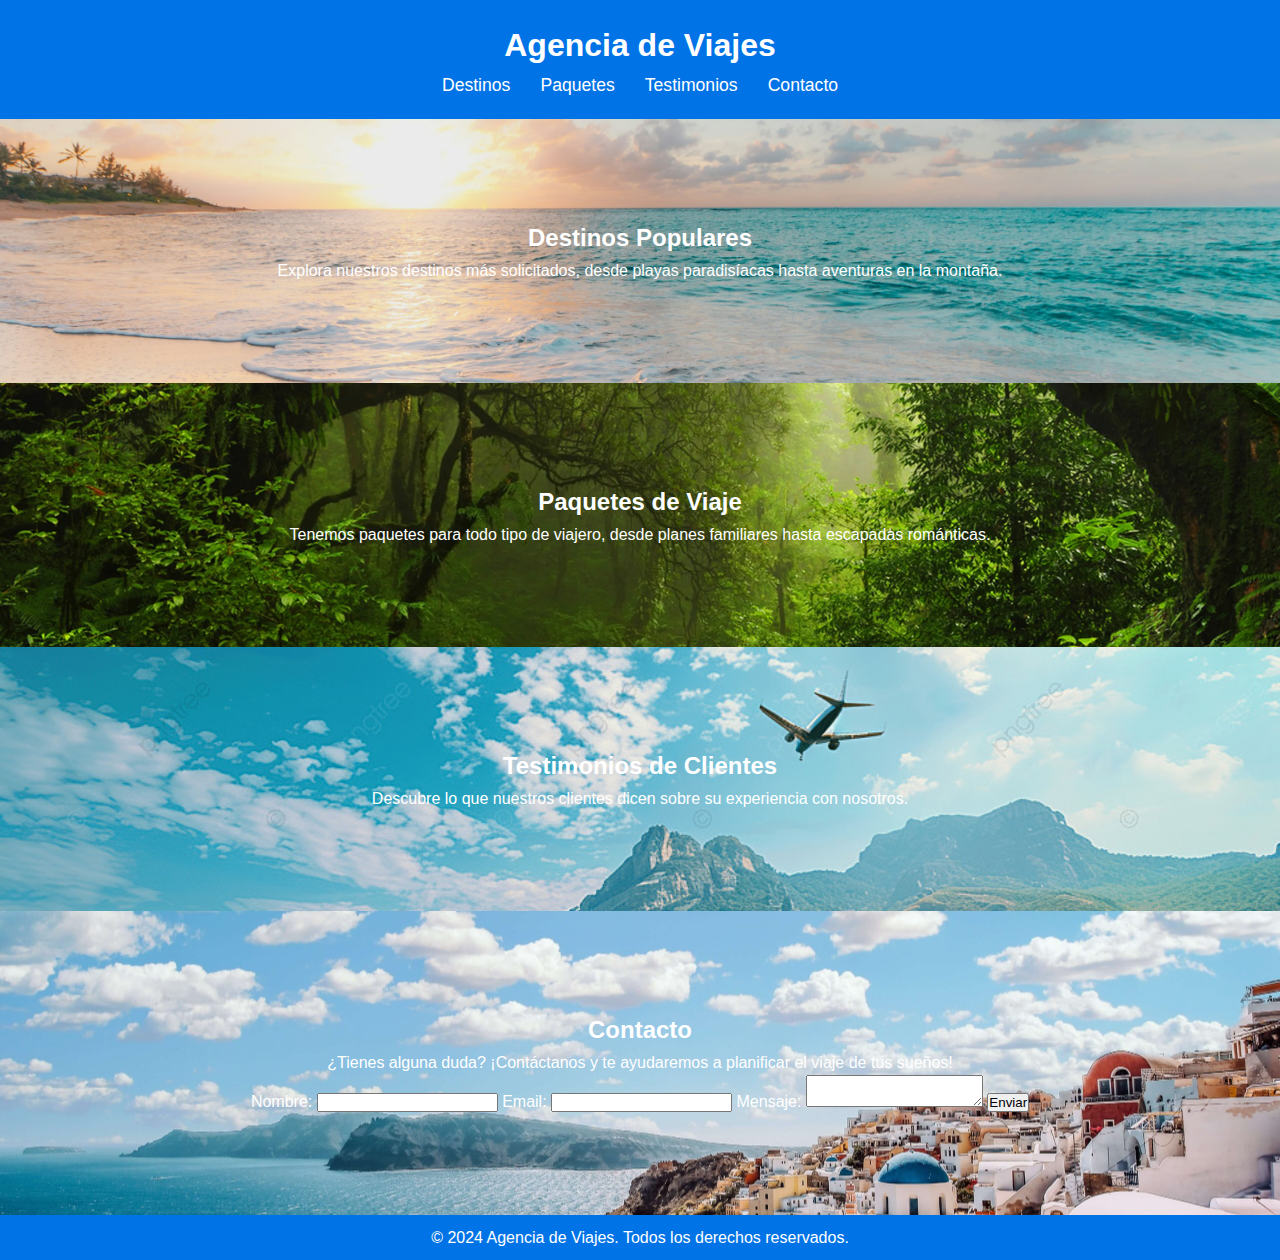
==== index.html @ 4d9b4824 "cambiando la web" ====
<!DOCTYPE html>
<html lang="es">
<head>
    <meta charset="UTF-8">
    <meta name="viewport" content="width=device-width, initial-scale=1.0">
    <title>Página de Viajes</title>
    <link rel="stylesheet" href="styles.css">
</head>
<body>
    <header>
        <h1>Agencia de Viajes</h1>
        <nav>
            <ul>
                <li><a href="#destinos">Destinos</a></li>
                <li><a href="#paquetes">Paquetes</a></li>
                <li><a href="#testimonios">Testimonios</a></li>
                <li><a href="#contacto">Contacto</a></li>
            </ul>
        </nav>
    </header>

    <main>
        <!-- Sección 1: Destinos -->
        <section id="destinos" class="seccion-con-fondo-destinos">
            <h2>Destinos Populares</h2>
            <p>Explora nuestros destinos más solicitados, desde playas paradisíacas hasta aventuras en la montaña.</p>
        </section>


        <!-- Sección 2: Paquetes -->
        <section id="paquetes" class="seccion-con-fondo-paquetes">
            <h2>Paquetes de Viaje</h2>
            <p>Tenemos paquetes para todo tipo de viajero, desde planes familiares hasta escapadas románticas.</p>
        </section>

        <!-- Sección 3: Testimonios -->
        <section id="testimonios" class="seccion-con-fondo-testimonios">
            <h2>Testimonios de Clientes</h2>
            <p>Descubre lo que nuestros clientes dicen sobre su experiencia con nosotros.</p>
        </section>

        <!-- Sección 4: Contacto -->
        <section id="contacto" class="seccion-con-fondo-contacto">
            <h2>Contacto</h2>
            <p>¿Tienes alguna duda? ¡Contáctanos y te ayudaremos a planificar el viaje de tus sueños!</p>
            <form>
                <label for="nombre">Nombre:</label>
                <input type="text" id="nombre" name="nombre" required>

                <label for="email">Email:</label>
                <input type="email" id="email" name="email" required>

                <label for="mensaje">Mensaje:</label>
                <textarea id="mensaje" name="mensaje" required></textarea>

                <button type="submit">Enviar</button>
            </form>
        </section>
    </main>

    <footer>
        <p>&copy; 2024 Agencia de Viajes. Todos los derechos reservados.</p>
    </footer>
</body>
</html>
---- styles.css ----
/* General */
* {
    margin: 0;
    padding: 0;
    box-sizing: border-box;
}

body {
    font-family: Arial, sans-serif;
    background-color: #f4f4f4;
    color: #333;
    line-height: 1.6;
}

header {
    background-color: #0073e6;
    color: white;
    text-align: center;
    padding: 20px 0;
}

header h1 {
    font-size: 2rem;
}

nav ul {
    list-style: none;
    padding: 0;
    margin: 0;
    display: flex;
    justify-content: center;
}

nav ul li {
    margin: 0 15px;
}

nav ul li a {
    color: white;
    text-decoration: none;
    font-size: 1.1rem;
}

main {
    width: 100%;
    margin: 0 auto;
}

section {
    padding: 100px 20px;
    text-align: center;
    color: white;
    background-size: cover;
    background-position: center;
}

.seccion-con-fondo-destinos {
    background-image: url('Fotos/plasha.jpg');
}

.seccion-con-fondo-paquetes {
    background-image: url('Fotos/selva2.webp');
}

.seccion-con-fondo-testimonios {
    background-image: url('Fotos/pngtree-airplane-flying-over-rocky-mountain-at-island-against-blue-sky-image_15692983.jpg');
}

.seccion-con-fondo-contacto {
    background-image: url('Fotos/grecia.jpg');
}

footer {
    background-color: #0073e6;
    color: white;
    text-align: center;
    padding: 10px 0;
}
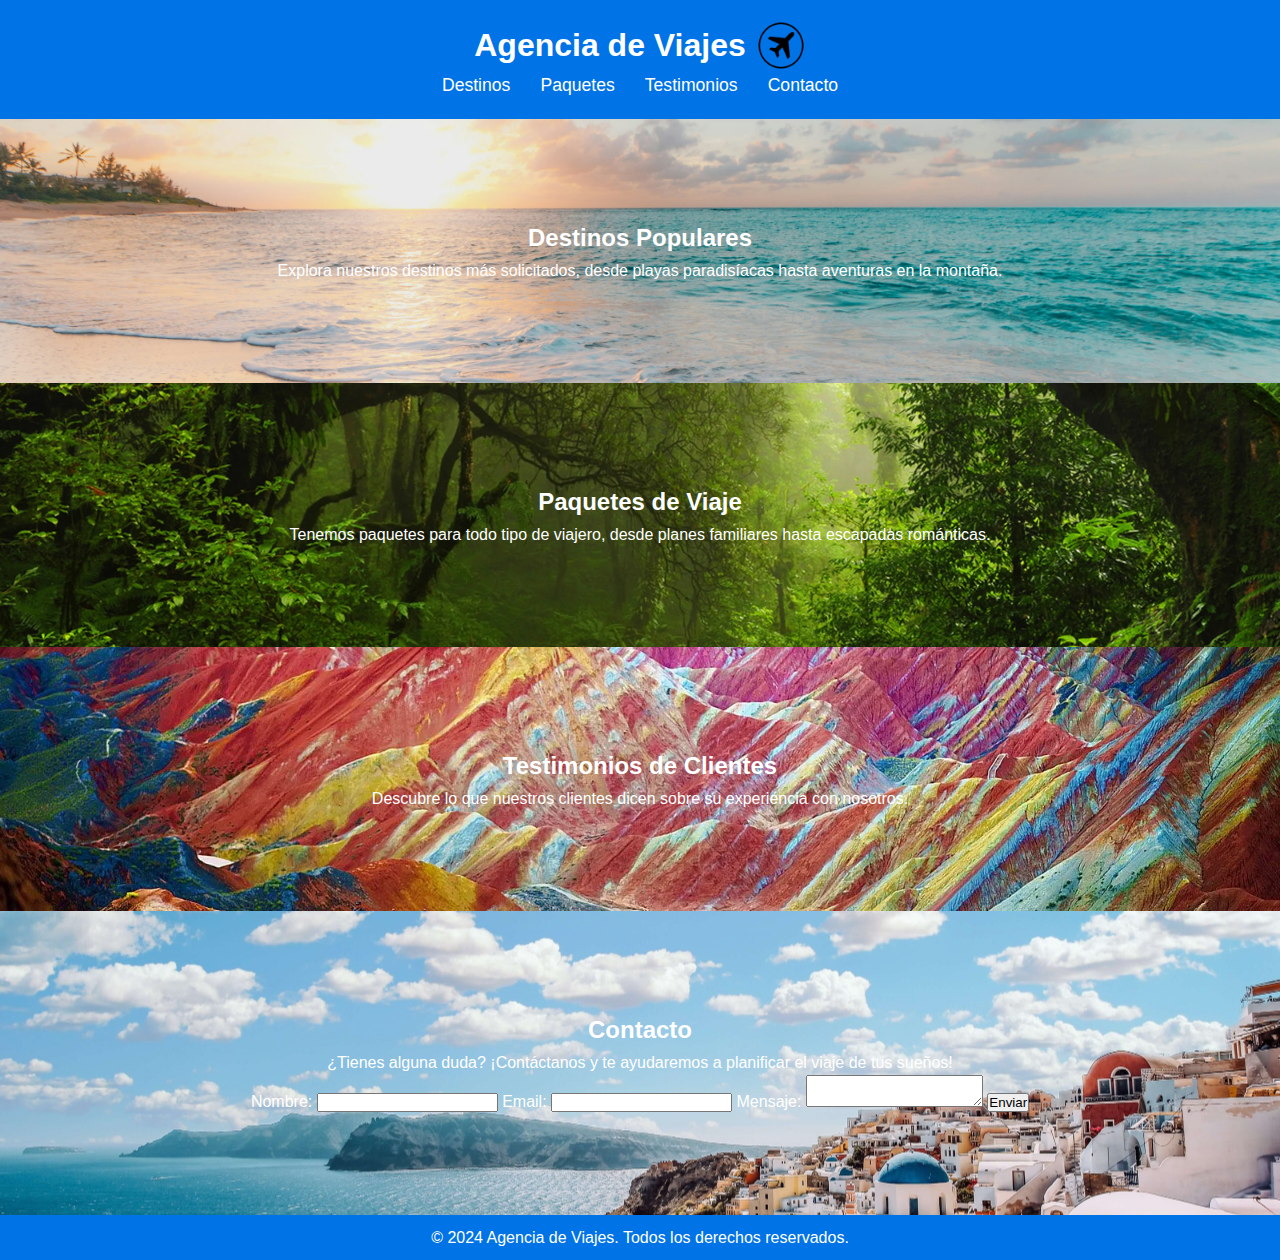
==== commit 6d5c82eb: "cambio color de header e imagen" ====
--- a/index.html
+++ b/index.html
@@ -8,7 +8,10 @@
 </head>
 <body>
     <header>
-        <h1>Agencia de Viajes</h1>
+        <div>
+            <h1>Agencia de Viajes</h1>
+            <img src="Fotos/Avion2.png" class="logoAgencia" alt="Logo de la agencia">
+        </div>
         <nav>
             <ul>
                 <li><a href="#destinos">Destinos</a></li>
--- a/styles.css
+++ b/styles.css
@@ -63,7 +63,7 @@
 }
 
 .seccion-con-fondo-testimonios {
-    background-image: url('Fotos/pngtree-airplane-flying-over-rocky-mountain-at-island-against-blue-sky-image_15692983.jpg');
+    background-image: url('Fotos/montana.webp');
 }
 
 .seccion-con-fondo-contacto {
@@ -76,3 +76,13 @@
     text-align: center;
     padding: 10px 0;
 }
+
+.logoAgencia{
+    width: 50px;
+}
+
+header > div{
+    display: flex;
+    justify-content: center;
+    gap: 10px;
+}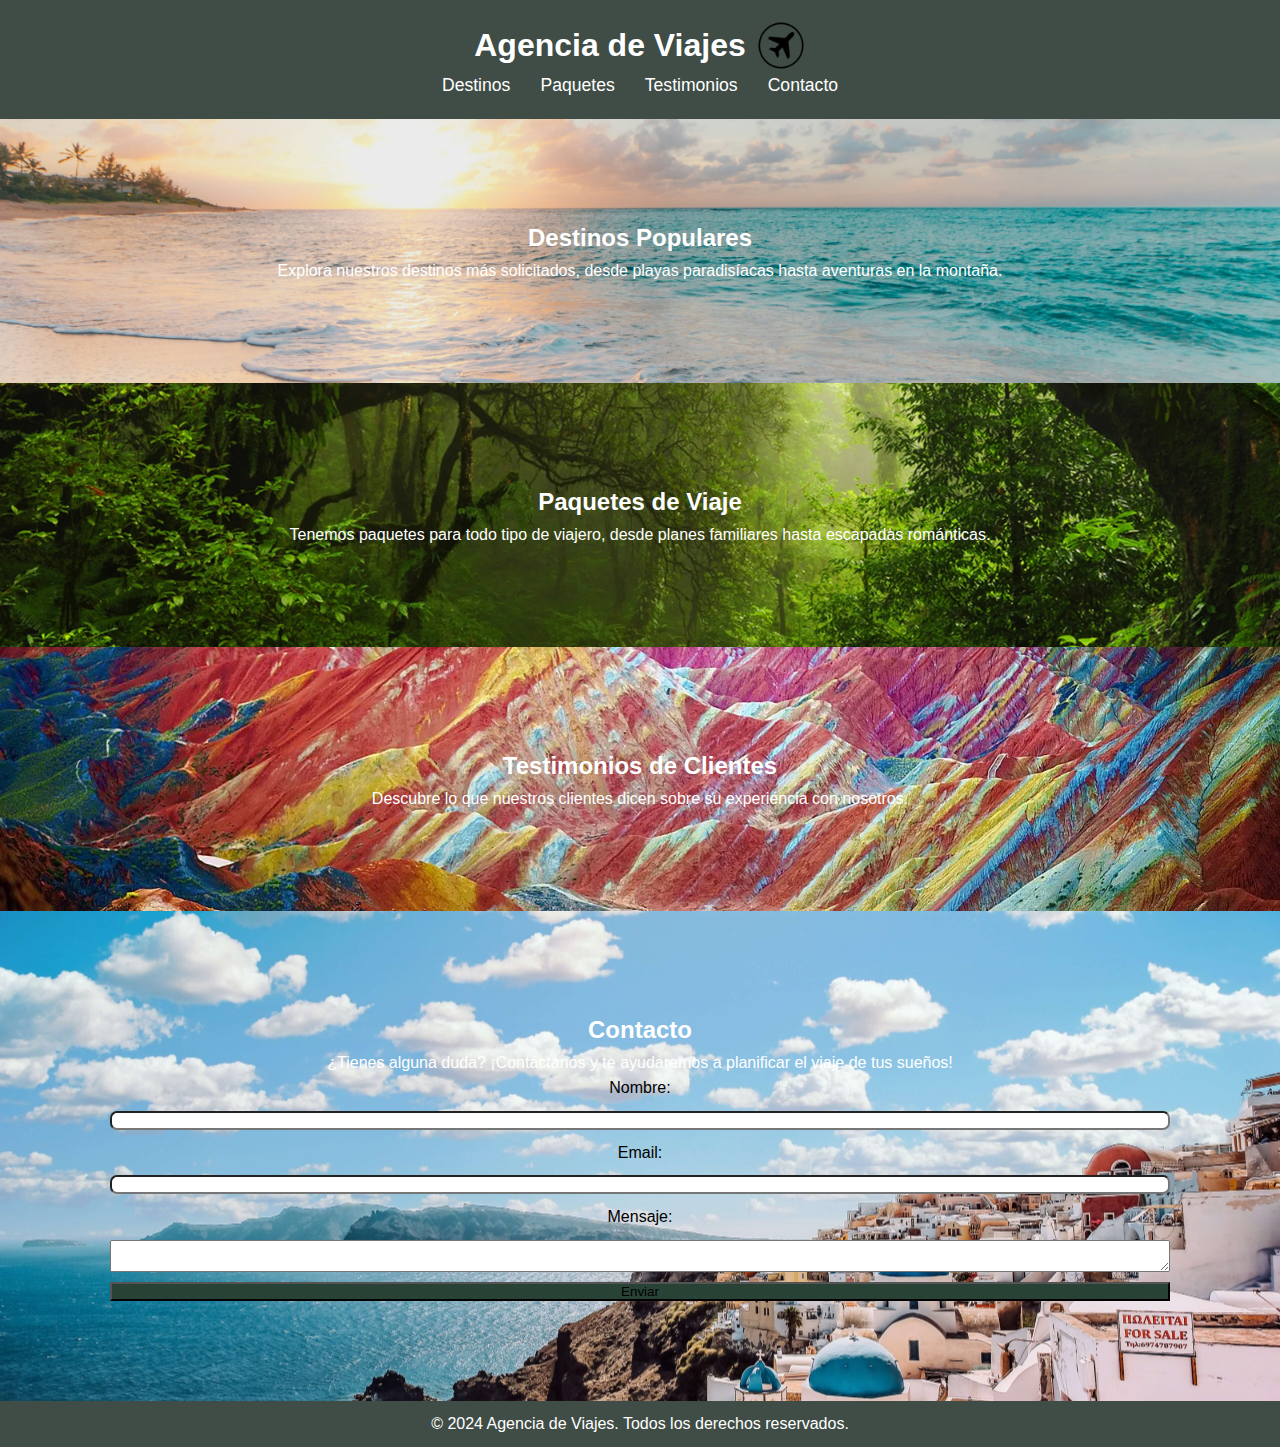
==== commit ed7989aa: "cambiando formulario" ====
--- a/index.html
+++ b/index.html
@@ -46,7 +46,7 @@
         <section id="contacto" class="seccion-con-fondo-contacto">
             <h2>Contacto</h2>
             <p>¿Tienes alguna duda? ¡Contáctanos y te ayudaremos a planificar el viaje de tus sueños!</p>
-            <form>
+            <form class="formulario">
                 <label for="nombre">Nombre:</label>
                 <input type="text" id="nombre" name="nombre" required>
 
--- a/styles.css
+++ b/styles.css
@@ -13,7 +13,7 @@
 }
 
 header {
-    background-color: #0073e6;
+    background-color: #3f4d46;
     color: white;
     text-align: center;
     padding: 20px 0;
@@ -71,7 +71,7 @@
 }
 
 footer {
-    background-color: #0073e6;
+    background-color: #3f4d46;
     color: white;
     text-align: center;
     padding: 10px 0;
@@ -85,4 +85,24 @@
     display: flex;
     justify-content: center;
     gap: 10px;
+}
+
+.formulario{
+    display: flex;
+    flex-direction: column;
+    gap: 10px;
+    justify-content: center;
+    margin: 0px 90px;
+}
+
+.formulario > label {
+    color: black;
+}
+
+.formulario > input {
+    border-radius: 7px;
+}
+
+.formulario > button {
+    background-color: #284336;
 }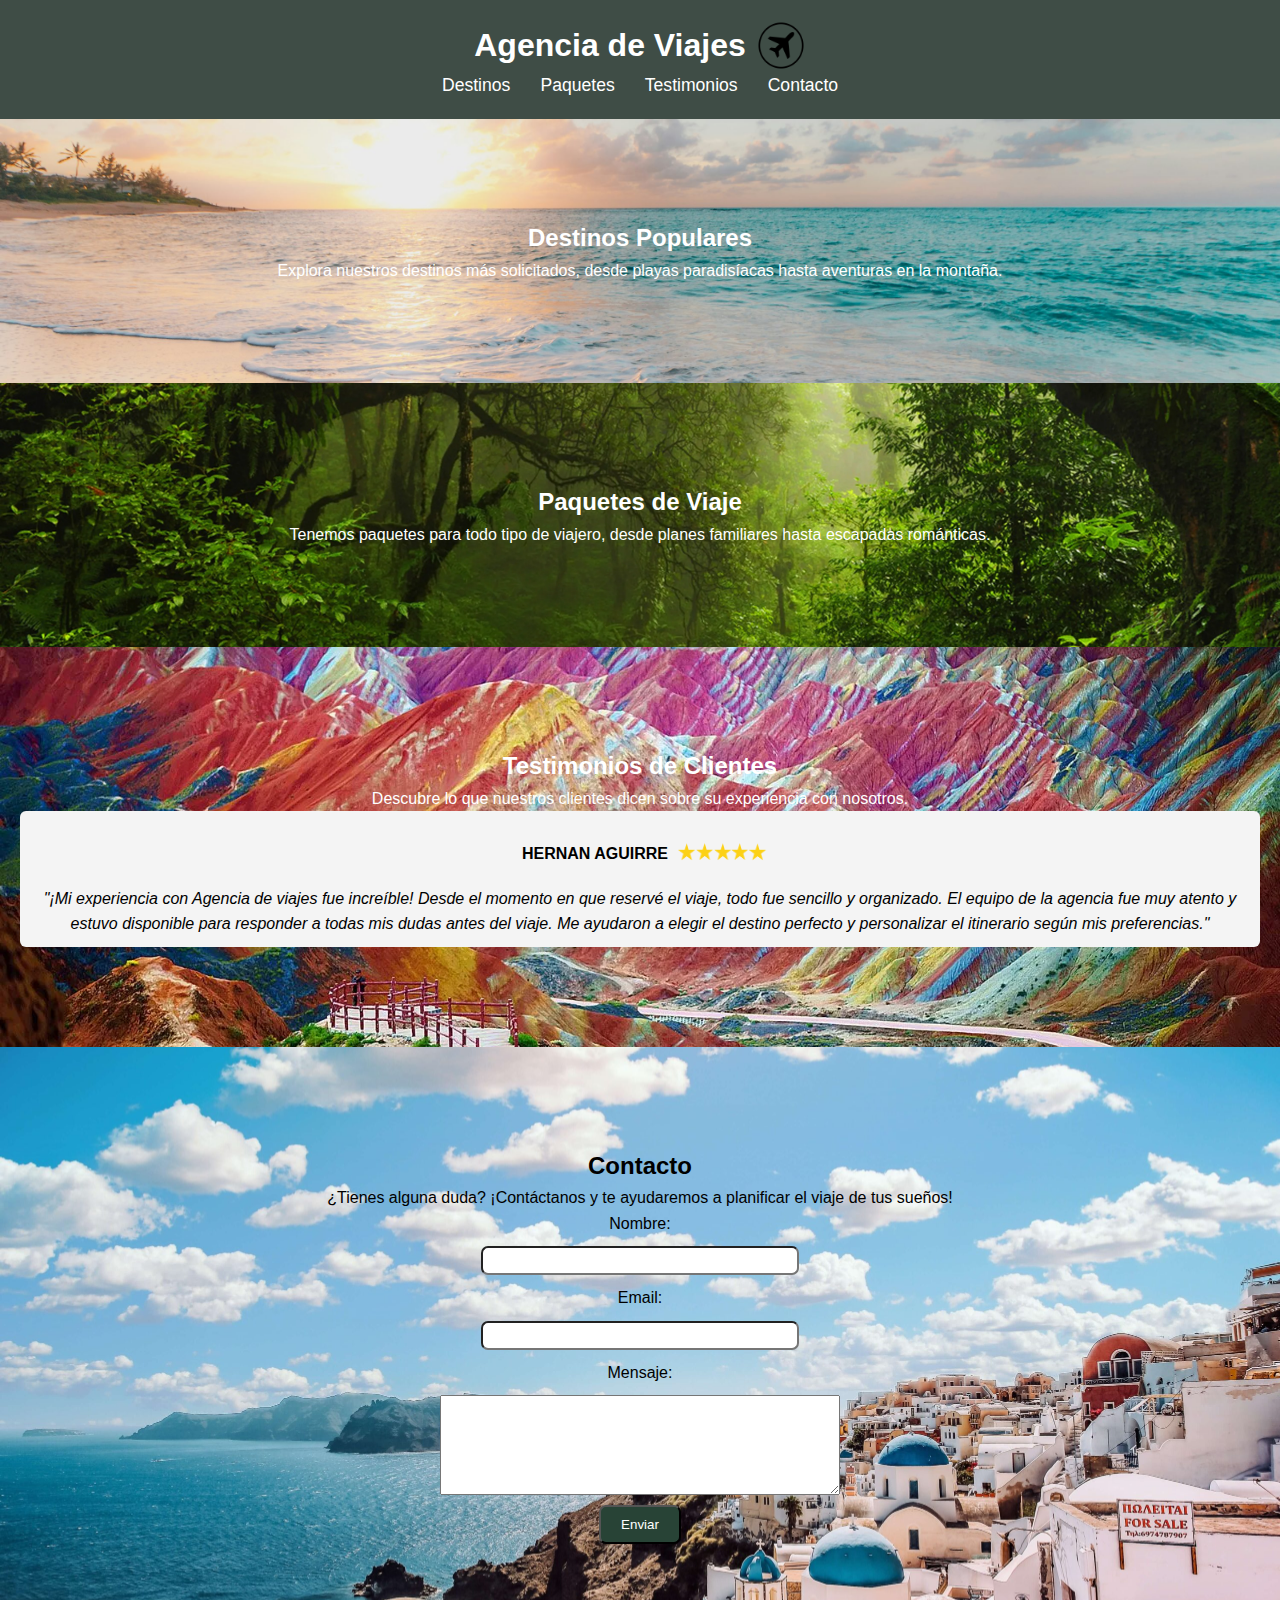
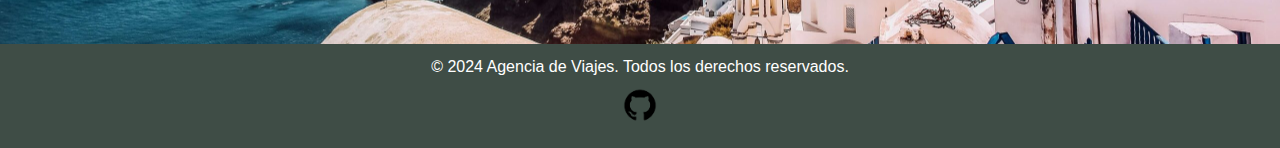
==== commit 05f6b98b: "cambios" ====
--- a/index.html
+++ b/index.html
@@ -10,7 +10,7 @@
     <header>
         <div>
             <h1>Agencia de Viajes</h1>
-            <img src="Fotos/Avion2.png" class="logoAgencia" alt="Logo de la agencia">
+            <img src="images/Avion2.png" class="logoAgencia" alt="Logo de la agencia">
         </div>
         <nav>
             <ul>
@@ -40,6 +40,15 @@
         <section id="testimonios" class="seccion-con-fondo-testimonios">
             <h2>Testimonios de Clientes</h2>
             <p>Descubre lo que nuestros clientes dicen sobre su experiencia con nosotros.</p>
+            <div class="testimonio">
+                <div class="nombreTestimonio">
+                    <p><b>HERNAN AGUIRRE</b></p>
+                    <img class="estrellas" src="images/5_ESTRELLAS.webp" alt="estrellas que dio el cliente">
+                </div>
+                <div class="descripcionTestimonio">
+                    <i>"¡Mi experiencia con Agencia de viajes fue increíble! Desde el momento en que reservé el viaje, todo fue sencillo y organizado. El equipo de la agencia fue muy atento y estuvo disponible para responder a todas mis dudas antes del viaje. Me ayudaron a elegir el destino perfecto y personalizar el itinerario según mis preferencias."</i>
+                </div>
+            </div>
         </section>
 
         <!-- Sección 4: Contacto -->
@@ -62,7 +71,16 @@
     </main>
 
     <footer>
-        <p>&copy; 2024 Agencia de Viajes. Todos los derechos reservados.</p>
+        <div>
+            <p>&copy; 2024 Agencia de Viajes. Todos los derechos reservados.</p>
+        </div>
+        <div>
+            <ul>
+                <li>
+                    <a href="https://github.com/AndresACP/UADE-web" target="_blank"><img src="images/github.png" class="logoRedSocial" alt="logo de github"></a>
+                </li>
+            </ul>
+        </div>
     </footer>
 </body>
 </html>
--- a/styles.css
+++ b/styles.css
@@ -55,19 +55,20 @@
 }
 
 .seccion-con-fondo-destinos {
-    background-image: url('Fotos/plasha.jpg');
+    background-image: url('images/plasha.jpg');
 }
 
 .seccion-con-fondo-paquetes {
-    background-image: url('Fotos/selva2.webp');
+    background-image: url('images/selva2.webp');
 }
 
 .seccion-con-fondo-testimonios {
-    background-image: url('Fotos/montana.webp');
+    background-image: url('images/montana.webp');
 }
 
 .seccion-con-fondo-contacto {
-    background-image: url('Fotos/grecia.jpg');
+    background-image: url('images/grecia.jpg');
+    color: black;
 }
 
 footer {
@@ -93,6 +94,7 @@
     gap: 10px;
     justify-content: center;
     margin: 0px 90px;
+    align-items: center;
 }
 
 .formulario > label {
@@ -101,8 +103,46 @@
 
 .formulario > input {
     border-radius: 7px;
+    width: 30%;
+    padding: 5px;
 }
 
 .formulario > button {
     background-color: #284336;
+    padding: 10px 20px 10px 20px;
+    border-radius: 7px;
+    color: white;
+}
+
+#mensaje {
+    width: 400px; 
+    height: 100px; 
+}
+
+.logoRedSocial{
+    height: 50px;
+}
+
+.testimonio{
+    border-radius: 6px;
+    padding: 10px;
+    background-color: #f4f4f4;
+}
+
+.nombreTestimonio{
+    display: flex;
+    justify-content: center;
+    align-items: center;
+    margin-left: 10px;
+    color: black;
+    gap: 10px;
+}
+
+.descripcionTestimonio{
+    color: black
+}
+
+.estrellas{
+    margin-top: 8px;
+    width: 90px;
 }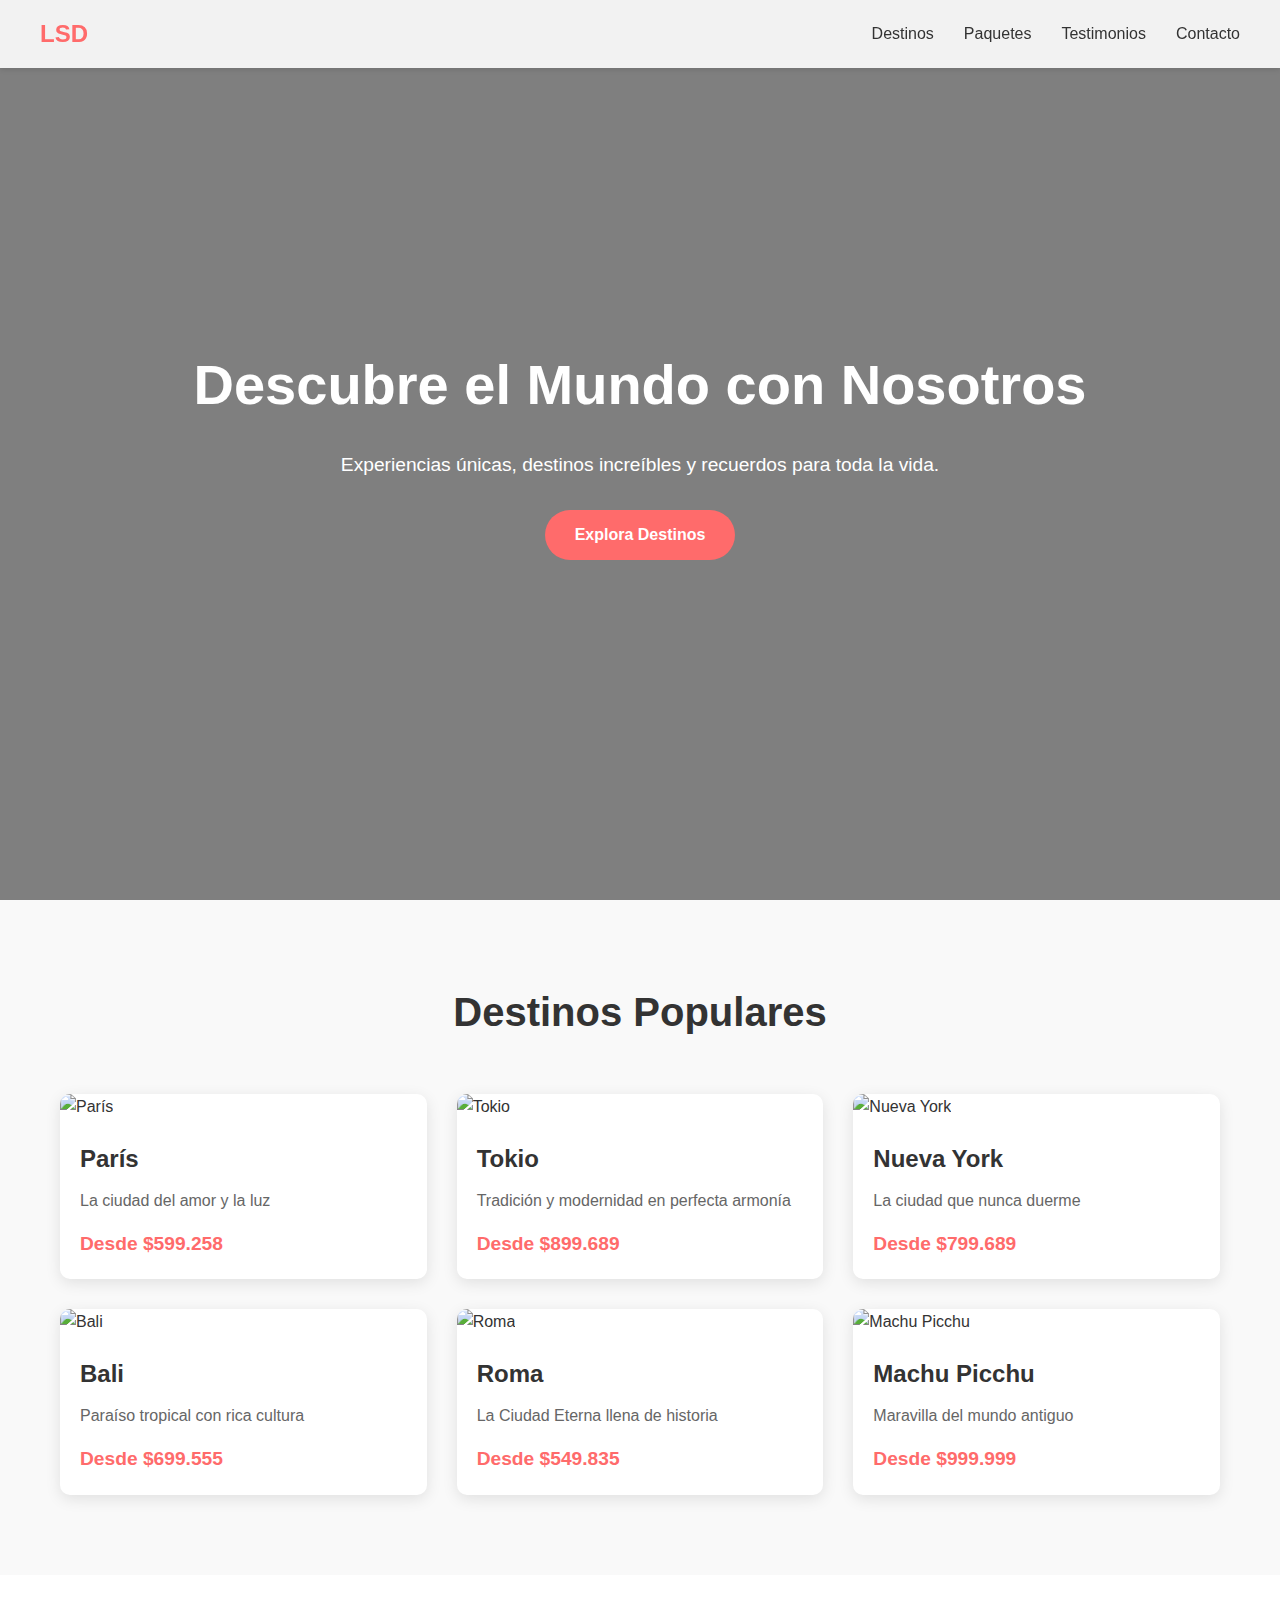
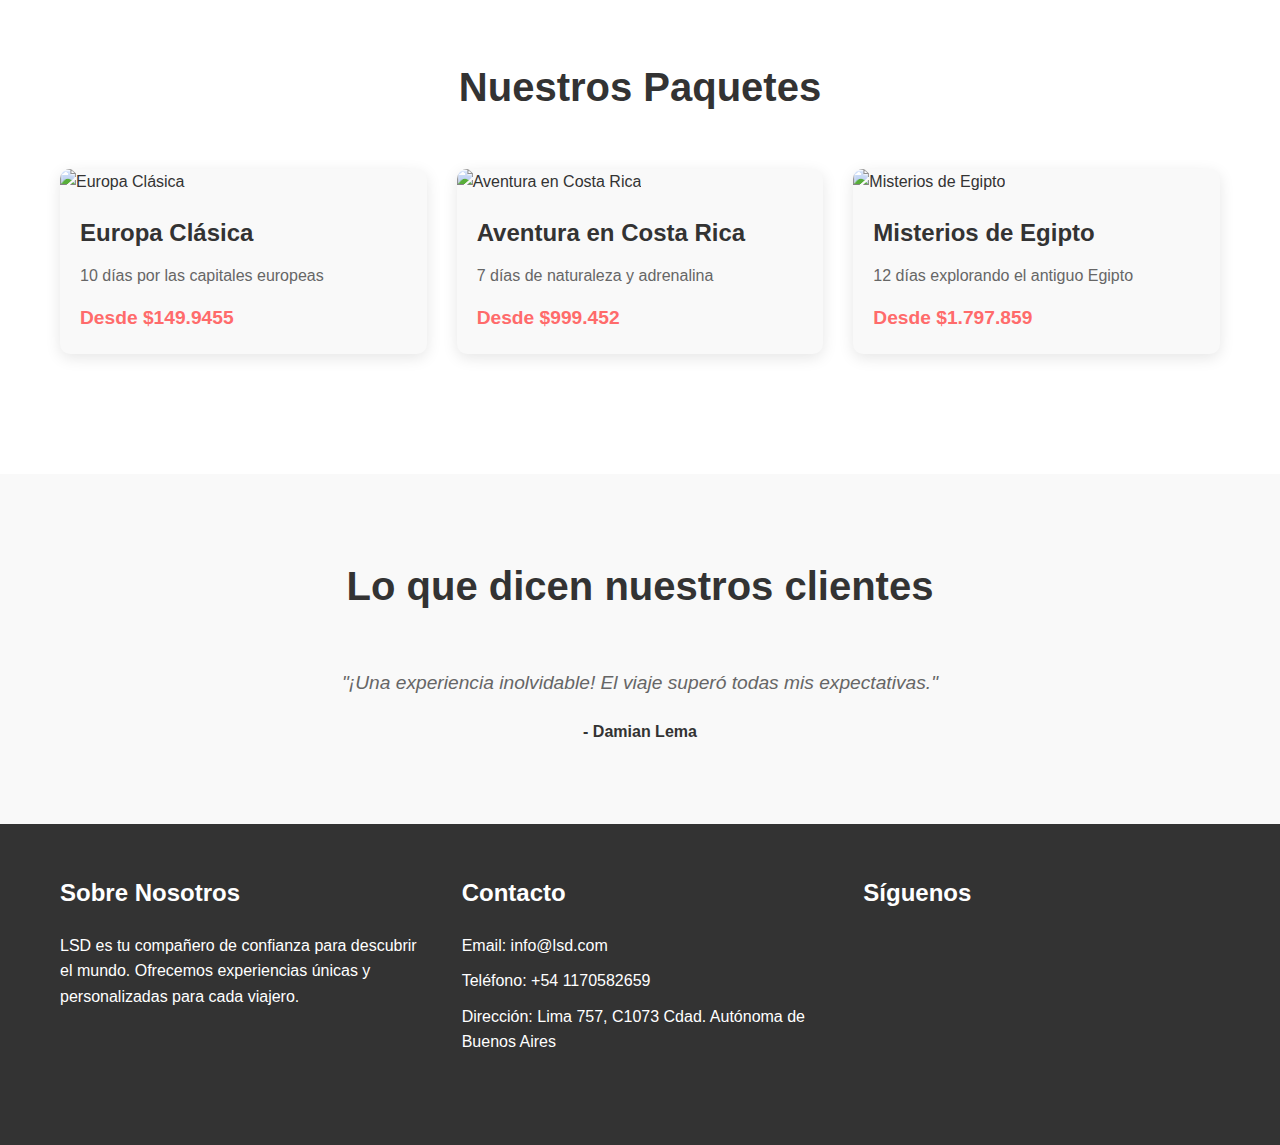
==== commit 266f93e0: "Refactorizacion de la pagina mas cumpliendo con la segunda entrega del trabajo practico" ====
--- a/index.html
+++ b/index.html
@@ -3,84 +3,85 @@
 <head>
     <meta charset="UTF-8">
     <meta name="viewport" content="width=device-width, initial-scale=1.0">
-    <title>Página de Viajes</title>
+    <title>LSD - Tu Portal de Viajes</title>
     <link rel="stylesheet" href="styles.css">
 </head>
 <body>
-    <header>
-        <div>
-            <h1>Agencia de Viajes</h1>
-            <img src="images/Avion2.png" class="logoAgencia" alt="Logo de la agencia">
+    <header class="navbar">
+        <div class="container navbar-container">
+            <a href="#" class="logo">LSD</a>
+            <nav>
+                <ul class="nav-links">
+                    <li><a href="#destinos">Destinos</a></li>
+                    <li><a href="#paquetes">Paquetes</a></li>
+                    <li><a href="#testimonios">Testimonios</a></li>
+                    <li><a href="#contacto">Contacto</a></li>
+                </ul>
+            </nav>
         </div>
-        <nav>
-            <ul>
-                <li><a href="#destinos">Destinos</a></li>
-                <li><a href="#paquetes">Paquetes</a></li>
-                <li><a href="#testimonios">Testimonios</a></li>
-                <li><a href="#contacto">Contacto</a></li>
-            </ul>
-        </nav>
     </header>
 
     <main>
-        <!-- Sección 1: Destinos -->
-        <section id="destinos" class="seccion-con-fondo-destinos">
-            <h2>Destinos Populares</h2>
-            <p>Explora nuestros destinos más solicitados, desde playas paradisíacas hasta aventuras en la montaña.</p>
+        <section class="hero">
+            <div class="hero-content">
+                <h1>Descubre el Mundo con Nosotros</h1>
+                <p>Experiencias únicas, destinos increíbles y recuerdos para toda la vida.</p>
+                <a href="#destinos" class="cta-button">Explora Destinos</a>
+            </div>
         </section>
 
-
-        <!-- Sección 2: Paquetes -->
-        <section id="paquetes" class="seccion-con-fondo-paquetes">
-            <h2>Paquetes de Viaje</h2>
-            <p>Tenemos paquetes para todo tipo de viajero, desde planes familiares hasta escapadas románticas.</p>
-        </section>
-
-        <!-- Sección 3: Testimonios -->
-        <section id="testimonios" class="seccion-con-fondo-testimonios">
-            <h2>Testimonios de Clientes</h2>
-            <p>Descubre lo que nuestros clientes dicen sobre su experiencia con nosotros.</p>
-            <div class="testimonio">
-                <div class="nombreTestimonio">
-                    <p><b>HERNAN AGUIRRE</b></p>
-                    <img class="estrellas" src="images/5_ESTRELLAS.webp" alt="estrellas que dio el cliente">
-                </div>
-                <div class="descripcionTestimonio">
-                    <i>"¡Mi experiencia con Agencia de viajes fue increíble! Desde el momento en que reservé el viaje, todo fue sencillo y organizado. El equipo de la agencia fue muy atento y estuvo disponible para responder a todas mis dudas antes del viaje. Me ayudaron a elegir el destino perfecto y personalizar el itinerario según mis preferencias."</i>
+        <section id="destinos" class="destinos">
+            <div class="container">
+                <h2 class="section-title">Destinos Populares</h2>
+                <div class="destinos-grid" id="destinos-grid">
+                    <!-- Destinos se cargarán dinámicamente con JavaScript -->
                 </div>
             </div>
         </section>
 
-        <!-- Sección 4: Contacto -->
-        <section id="contacto" class="seccion-con-fondo-contacto">
-            <h2>Contacto</h2>
-            <p>¿Tienes alguna duda? ¡Contáctanos y te ayudaremos a planificar el viaje de tus sueños!</p>
-            <form class="formulario">
-                <label for="nombre">Nombre:</label>
-                <input type="text" id="nombre" name="nombre" required>
+        <section id="paquetes" class="paquetes">
+            <div class="container">
+                <h2 class="section-title">Nuestros Paquetes</h2>
+                <div class="paquetes-list" id="paquetes-list">
+                    <!-- Paquetes se cargarán dinámicamente con JavaScript -->
+                </div>
+            </div>
+        </section>
 
-                <label for="email">Email:</label>
-                <input type="email" id="email" name="email" required>
-
-                <label for="mensaje">Mensaje:</label>
-                <textarea id="mensaje" name="mensaje" required></textarea>
-
-                <button type="submit">Enviar</button>
-            </form>
+        <section id="testimonios" class="testimonios">
+            <div class="container">
+                <h2 class="section-title">Lo que dicen nuestros clientes</h2>
+                <div class="testimonios-carousel" id="testimonios-carousel">
+                    <!-- Testimonios se cargarán dinámicamente con JavaScript -->
+                </div>
+            </div>
         </section>
     </main>
 
-    <footer>
-        <div>
-            <p>&copy; 2024 Agencia de Viajes. Todos los derechos reservados.</p>
-        </div>
-        <div>
-            <ul>
-                <li>
-                    <a href="https://github.com/AndresACP/UADE-web" target="_blank"><img src="images/github.png" class="logoRedSocial" alt="logo de github"></a>
-                </li>
-            </ul>
+    <footer id="contacto" class="footer">
+        <div class="container footer-content">
+            <div class="footer-section">
+                <h3>Sobre Nosotros</h3>
+                <p>LSD es tu compañero de confianza para descubrir el mundo. Ofrecemos experiencias únicas y personalizadas para cada viajero.</p>
+            </div>
+            <div class="footer-section">
+                <h3>Contacto</h3>
+                <p>Email: info@lsd.com</p>
+                <p>Teléfono: +54 1170582659</p>
+                <p>Dirección: Lima 757, C1073 Cdad. Autónoma de Buenos Aires</p>
+            </div>
+            <div class="footer-section">
+                <h3>Síguenos</h3>
+                <div class="social-icons">
+                    <a href="#" class="social-icon"><i class="fab fa-facebook"></i></a>
+                    <a href="#" class="social-icon"><i class="fab fa-instagram"></i></a>
+                    <a href="#" class="social-icon"><i class="fab fa-twitter"></i></a>
+                    <a href="#" class="social-icon"><i class="fab fa-youtube"></i></a>
+                </div>
+            </div>
         </div>
     </footer>
+    <script src="https://kit.fontawesome.com/your-fontawesome-kit.js" crossorigin="anonymous"></script>
+    <script src="shavascript.js"></script>
 </body>
-</html>
+</html>--- a/styles.css
+++ b/styles.css
@@ -1,148 +1,364 @@
-/* General */
-* {
+  /* Estilos generales */
+  * {
     margin: 0;
     padding: 0;
     box-sizing: border-box;
 }
 
 body {
-    font-family: Arial, sans-serif;
-    background-color: #f4f4f4;
-    color: #333;
+    font-family: 'Segoe UI', Tahoma, Geneva, Verdana, sans-serif;
     line-height: 1.6;
-}
-
-header {
-    background-color: #3f4d46;
-    color: white;
-    text-align: center;
-    padding: 20px 0;
-}
-
-header h1 {
-    font-size: 2rem;
-}
-
-nav ul {
+    color: #333;
+    overflow-x: hidden;
+}
+
+.container {
+    max-width: 1200px;
+    margin: 0 auto;
+    padding: 0 20px;
+}
+
+/* Navbar */
+.navbar {
+    position: fixed;
+    top: 0;
+    left: 0;
+    width: 100%;
+    background-color: rgba(255, 255, 255, 0.9);
+    box-shadow: 0 2px 5px rgba(0,0,0,0.1);
+    z-index: 1000;
+    transition: all 0.3s ease;
+}
+
+.navbar-container {
+    display: flex;
+    justify-content: space-between;
+    align-items: center;
+    padding: 15px 0;
+}
+
+.logo {
+    font-size: 1.5rem;
+    font-weight: bold;
+    color: #ff6b6b;
+    text-decoration: none;
+    transition: color 0.3s ease;
+}
+
+.logo:hover {
+    color: #ff8e8e;
+}
+
+.nav-links {
+    display: flex;
     list-style: none;
-    padding: 0;
-    margin: 0;
-    display: flex;
-    justify-content: center;
-}
-
-nav ul li {
-    margin: 0 15px;
-}
-
-nav ul li a {
-    color: white;
+}
+
+.nav-links li {
+    margin-left: 30px;
+}
+
+.nav-links a {
     text-decoration: none;
-    font-size: 1.1rem;
-}
-
-main {
-    width: 100%;
-    margin: 0 auto;
-}
-
-section {
-    padding: 100px 20px;
-    text-align: center;
-    color: white;
+    color: #333;
+    font-weight: 500;
+    transition: color 0.3s ease;
+}
+
+.nav-links a:hover {
+    color: #ff6b6b;
+}
+
+/* Hero Section */
+.hero {
+    height: 100vh;
+    background-image: url('https://images.unsplash.com/photo-1476514525535-07fb3b4ae5f1?ixlib=rb-4.0.3&ixid=M3wxMjA3fDB8MHxwaG90by1wYWdlfHx8fGVufDB8fHx8fA%3D%3D&auto=format&fit=crop&w=2070&q=80');
     background-size: cover;
     background-position: center;
-}
-
-.seccion-con-fondo-destinos {
-    background-image: url('images/plasha.jpg');
-}
-
-.seccion-con-fondo-paquetes {
-    background-image: url('images/selva2.webp');
-}
-
-.seccion-con-fondo-testimonios {
-    background-image: url('images/montana.webp');
-}
-
-.seccion-con-fondo-contacto {
-    background-image: url('images/grecia.jpg');
-    color: black;
-}
-
-footer {
-    background-color: #3f4d46;
-    color: white;
+    display: flex;
+    align-items: center;
+    justify-content: center;
     text-align: center;
-    padding: 10px 0;
-}
-
-.logoAgencia{
-    width: 50px;
-}
-
-header > div{
-    display: flex;
-    justify-content: center;
-    gap: 10px;
-}
-
-.formulario{
-    display: flex;
-    flex-direction: column;
-    gap: 10px;
-    justify-content: center;
-    margin: 0px 90px;
-    align-items: center;
-}
-
-.formulario > label {
-    color: black;
-}
-
-.formulario > input {
-    border-radius: 7px;
-    width: 30%;
-    padding: 5px;
-}
-
-.formulario > button {
-    background-color: #284336;
-    padding: 10px 20px 10px 20px;
-    border-radius: 7px;
-    color: white;
-}
-
-#mensaje {
-    width: 400px; 
-    height: 100px; 
-}
-
-.logoRedSocial{
-    height: 50px;
-}
-
-.testimonio{
-    border-radius: 6px;
-    padding: 10px;
-    background-color: #f4f4f4;
-}
-
-.nombreTestimonio{
-    display: flex;
-    justify-content: center;
-    align-items: center;
-    margin-left: 10px;
-    color: black;
-    gap: 10px;
-}
-
-.descripcionTestimonio{
-    color: black
-}
-
-.estrellas{
-    margin-top: 8px;
-    width: 90px;
+    color: #fff;
+    position: relative;
+}
+
+.hero::before {
+    content: '';
+    position: absolute;
+    top: 0;
+    left: 0;
+    right: 0;
+    bottom: 0;
+    background: rgba(0, 0, 0, 0.5);
+}
+
+.hero-content {
+    position: relative;
+    z-index: 1;
+}
+
+.hero h1 {
+    font-size: 3.5rem;
+    margin-bottom: 20px;
+    animation: fadeInUp 1s ease;
+}
+
+.hero p {
+    font-size: 1.2rem;
+    margin-bottom: 30px;
+    animation: fadeInUp 1s ease 0.5s;
+    animation-fill-mode: both;
+}
+
+.cta-button {
+    display: inline-block;
+    background-color: #ff6b6b;
+    color: #fff;
+    padding: 12px 30px;
+    border-radius: 30px;
+    text-decoration: none;
+    font-weight: bold;
+    transition: background-color 0.3s ease, transform 0.3s ease;
+    animation: fadeInUp 1s ease 1s;
+    animation-fill-mode: both;
+}
+
+.cta-button:hover {
+    background-color: #ff8e8e;
+    transform: translateY(-3px);
+}
+
+/* Destinos Section */
+.destinos {
+    padding: 80px 0;
+    background-color: #f9f9f9;
+}
+
+.section-title {
+    text-align: center;
+    font-size: 2.5rem;
+    margin-bottom: 50px;
+    color: #333;
+}
+
+.destinos-grid {
+    display: grid;
+    grid-template-columns: repeat(auto-fit, minmax(300px, 1fr));
+    gap: 30px;
+}
+
+.destino-card {
+    background-color: #fff;
+    border-radius: 10px;
+    overflow: hidden;
+    box-shadow: 0 4px 15px rgba(0,0,0,0.1);
+    transition: transform 0.3s ease, box-shadow 0.3s ease;
+}
+
+.destino-card:hover {
+    transform: translateY(-10px);
+    box-shadow: 0 6px 20px rgba(0,0,0,0.15);
+}
+
+.destino-img {
+    width: 100%;
+    height: 200px;
+    object-fit: cover;
+}
+
+.destino-info {
+    padding: 20px;
+}
+
+.destino-info h3 {
+    font-size: 1.5rem;
+    margin-bottom: 10px;
+    color: #333;
+}
+
+.destino-info p {
+    color: #666;
+    margin-bottom: 15px;
+}
+
+.destino-precio {
+    font-size: 1.2rem;
+    font-weight: bold;
+    color: #ff6b6b;
+}
+
+/* Paquetes Section */
+.paquetes {
+    padding: 80px 0;
+    background-color: #fff;
+}
+
+.paquetes-list {
+    display: flex;
+    flex-wrap: wrap;
+    justify-content: space-between;
+}
+
+.paquete-item {
+    width: calc(33.333% - 20px);
+    margin-bottom: 40px;
+    background-color: #f9f9f9;
+    border-radius: 10px;
+    overflow: hidden;
+    box-shadow: 0 4px 15px rgba(0,0,0,0.1);
+    transition: transform 0.3s ease, box-shadow 0.3s ease;
+}
+
+.paquete-item:hover {
+    transform: translateY(-10px);
+    box-shadow: 0 6px 20px rgba(0,0,0,0.15);
+}
+
+.paquete-img {
+    width: 100%;
+    height: 200px;
+    object-fit: cover;
+}
+
+.paquete-info {
+    padding: 20px;
+}
+
+.paquete-info h3 {
+    font-size: 1.5rem;
+    margin-bottom: 10px;
+    color: #333;
+}
+
+.paquete-info p {
+    color: #666;
+    margin-bottom: 15px;
+}
+
+.paquete-precio {
+    font-size: 1.2rem;
+    font-weight: bold;
+    color: #ff6b6b;
+}
+
+/* Testimonios Section */
+.testimonios {
+    padding: 80px 0;
+    background-color: #f9f9f9;
+}
+
+.testimonios-carousel {
+    max-width: 800px;
+    margin: 0 auto;
+    text-align: center;
+}
+
+.testimonio {
+    display: none;
+    animation: fadeEffect 1.5s;
+}
+
+.testimonio.active {
+    display: block;
+}
+
+.testimonio-content {
+    font-size: 1.2rem;
+    font-style: italic;
+    color: #666;
+    margin-bottom: 20px;
+}
+
+.testimonio-autor {
+    font-weight: bold;
+    color: #333;
+}
+
+/* Footer */
+.footer {
+    background-color: #333;
+    color: #fff;
+    padding: 50px 0;
+}
+
+.footer-content {
+    display: flex;
+    justify-content: space-between;
+    flex-wrap: wrap;
+}
+
+.footer-section {
+    width: calc(33.333% - 30px);
+    margin-bottom: 30px;
+}
+
+.footer-section h3 {
+    font-size: 1.5rem;
+    margin-bottom: 20px;
+}
+
+.footer-section p {
+    margin-bottom: 10px;
+}
+
+.social-icons {
+    display: flex;
+    gap: 15px;
+}
+
+.social-icon {
+    color: #fff;
+    font-size: 1.5rem;
+    transition: color 0.3s ease, transform 0.3s ease;
+}
+
+.social-icon:hover {
+    color: #ff6b6b;
+    transform: translateY(-3px);
+}
+
+/* Animaciones */
+@keyframes fadeInUp {
+    from {
+        opacity: 0;
+        transform: translateY(20px);
+    }
+    to {
+        opacity: 1;
+        transform: translateY(0);
+    }
+}
+
+@keyframes fadeEffect {
+    from {opacity: 0;}
+    to {opacity: 1;}
+}
+
+/* Responsive Design */
+@media (max-width: 768px) {
+    .navbar-container {
+        flex-direction: column;
+    }
+
+    .nav-links {
+        margin-top: 15px;
+    }
+
+    .nav-links li {
+        margin-left: 15px;
+        margin-right: 15px;
+    }
+
+    .hero h1 {
+        font-size: 2.5rem;
+    }
+
+    .paquete-item {
+        width: 100%;
+    }
+
+    .footer-section {
+        width: 100%;
+    }
 }